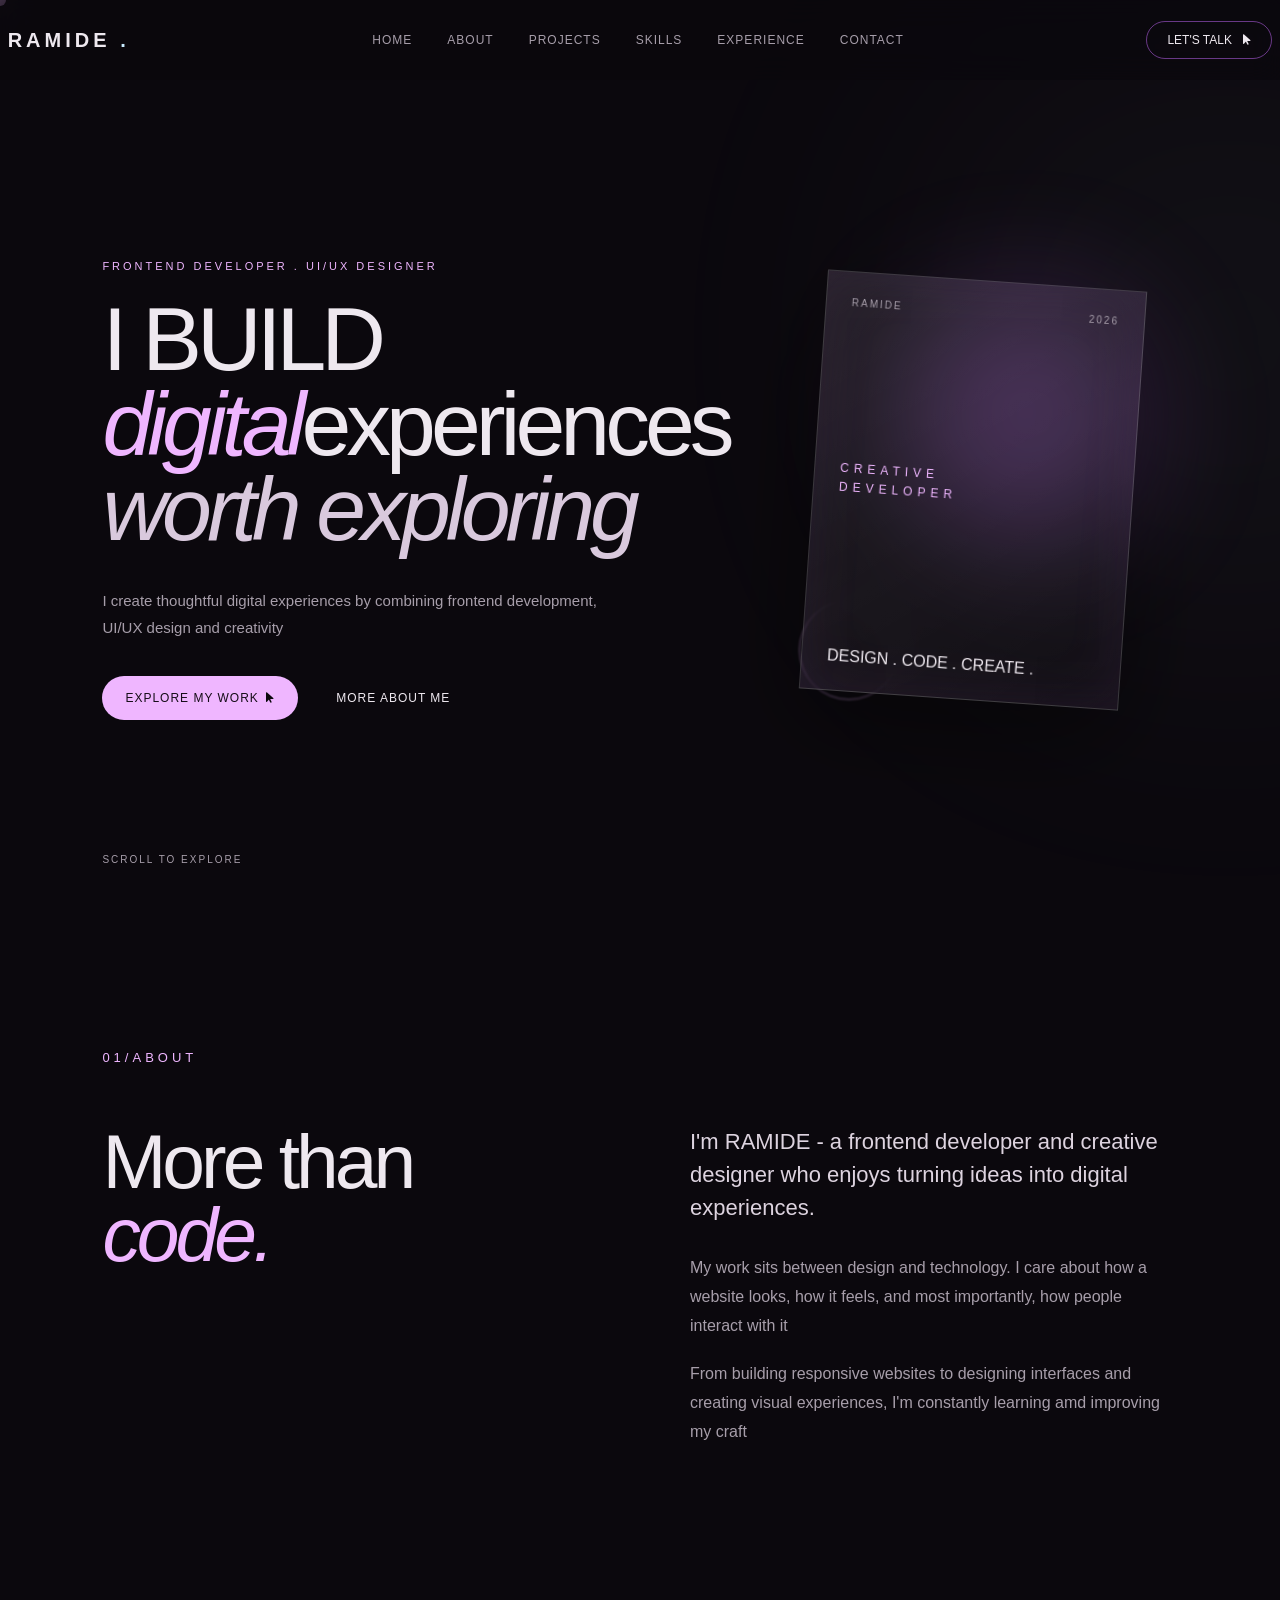
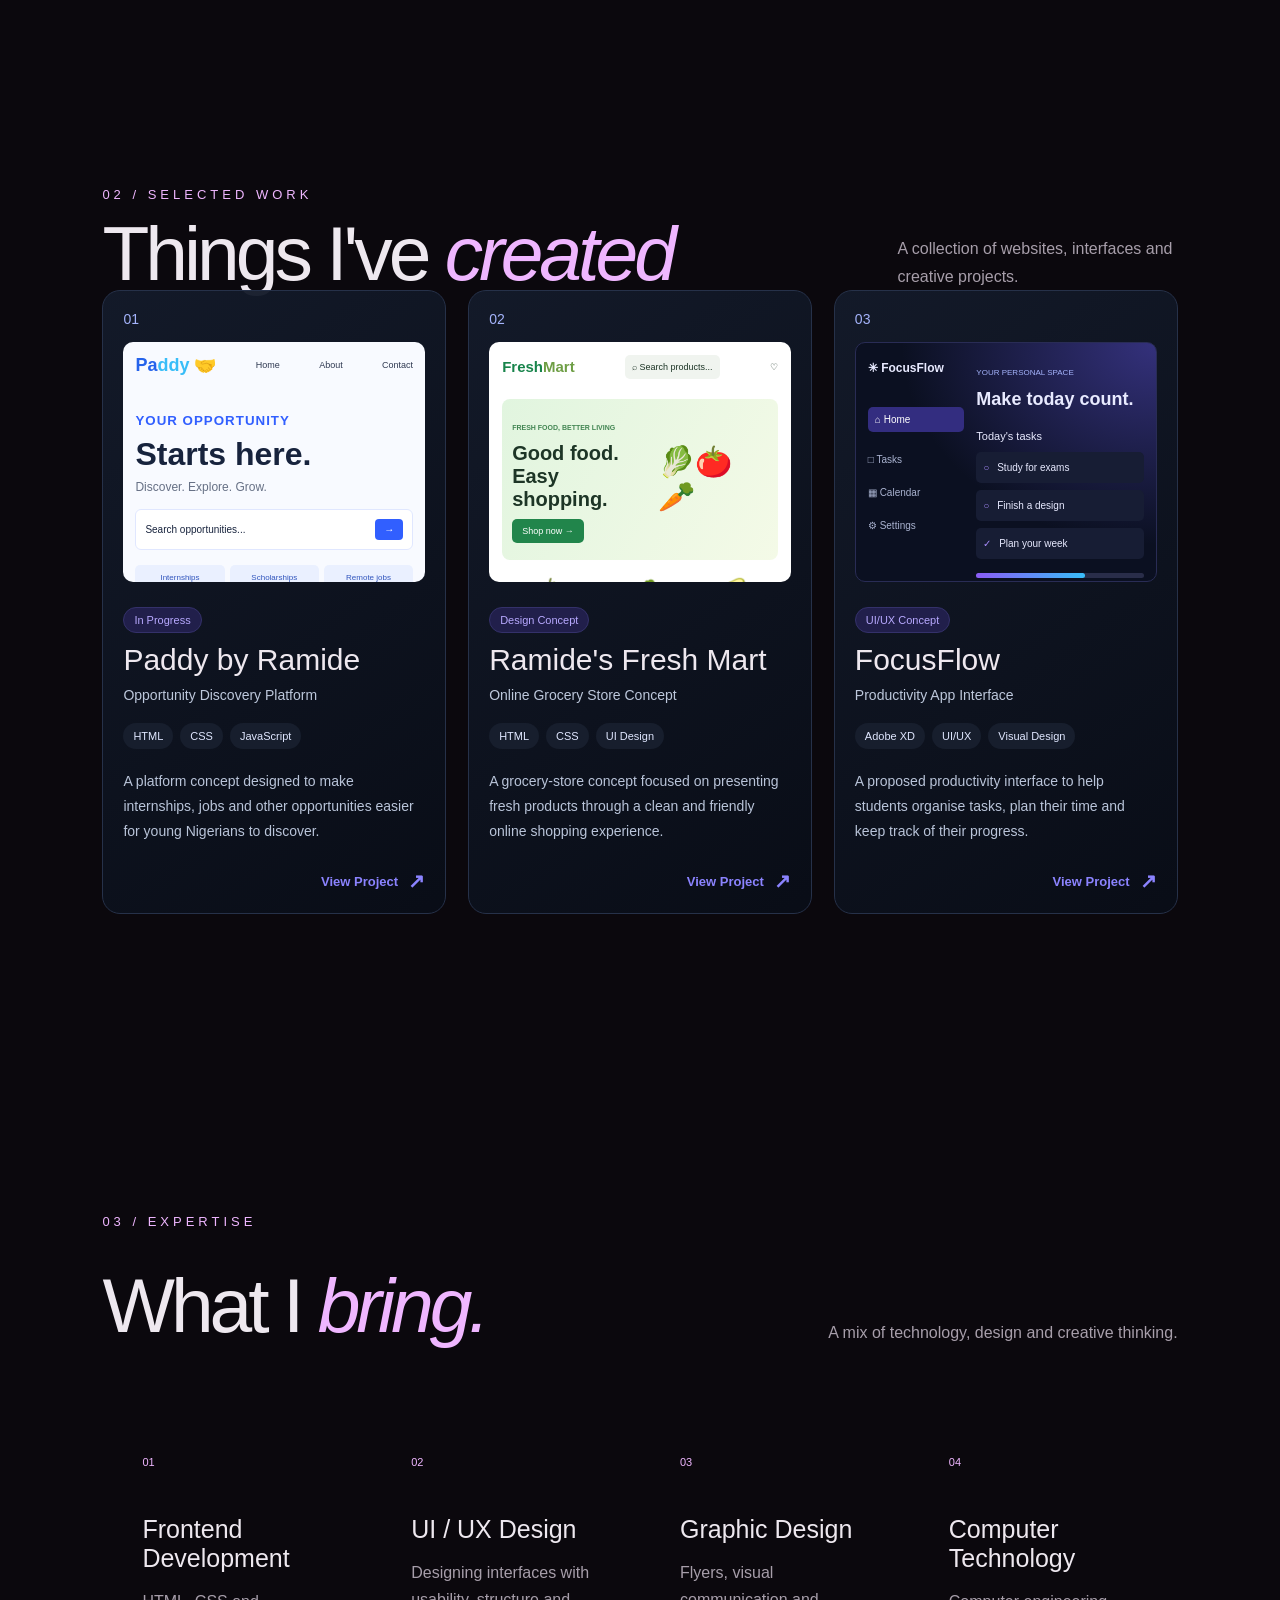
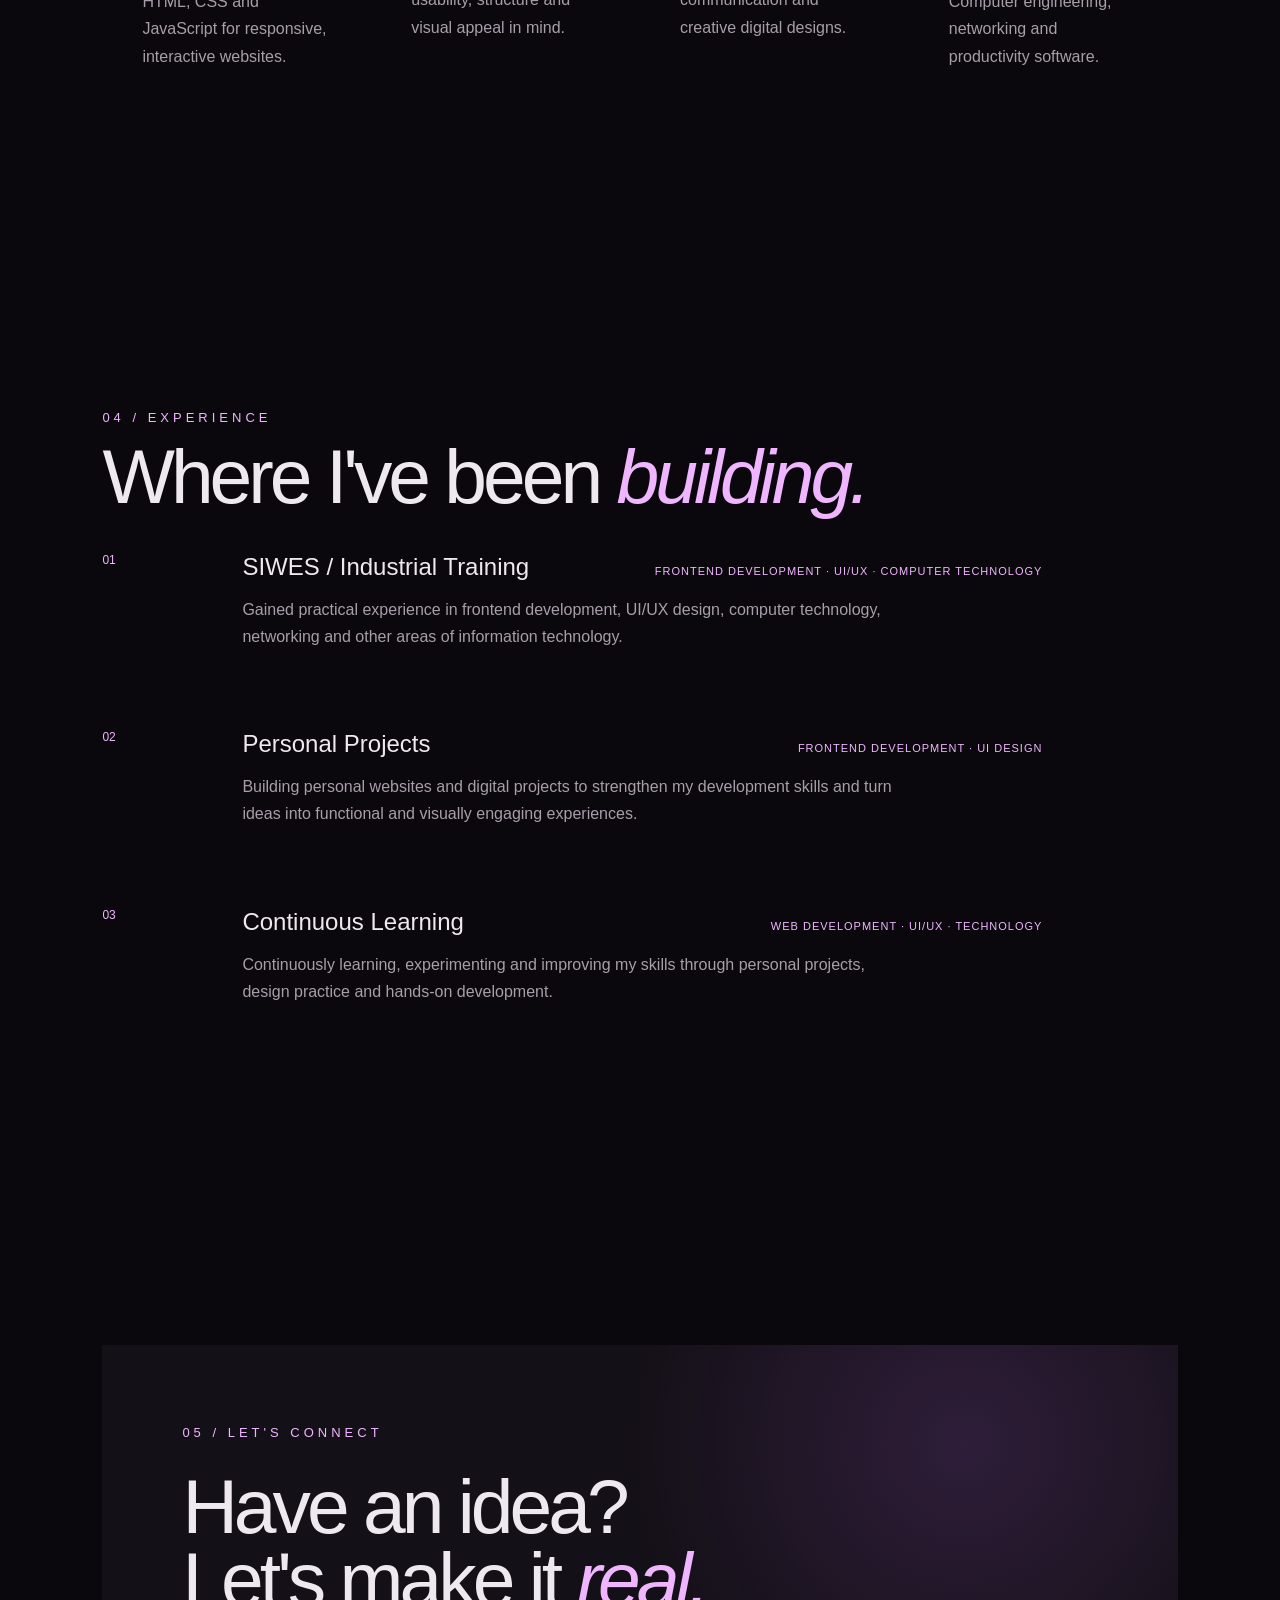
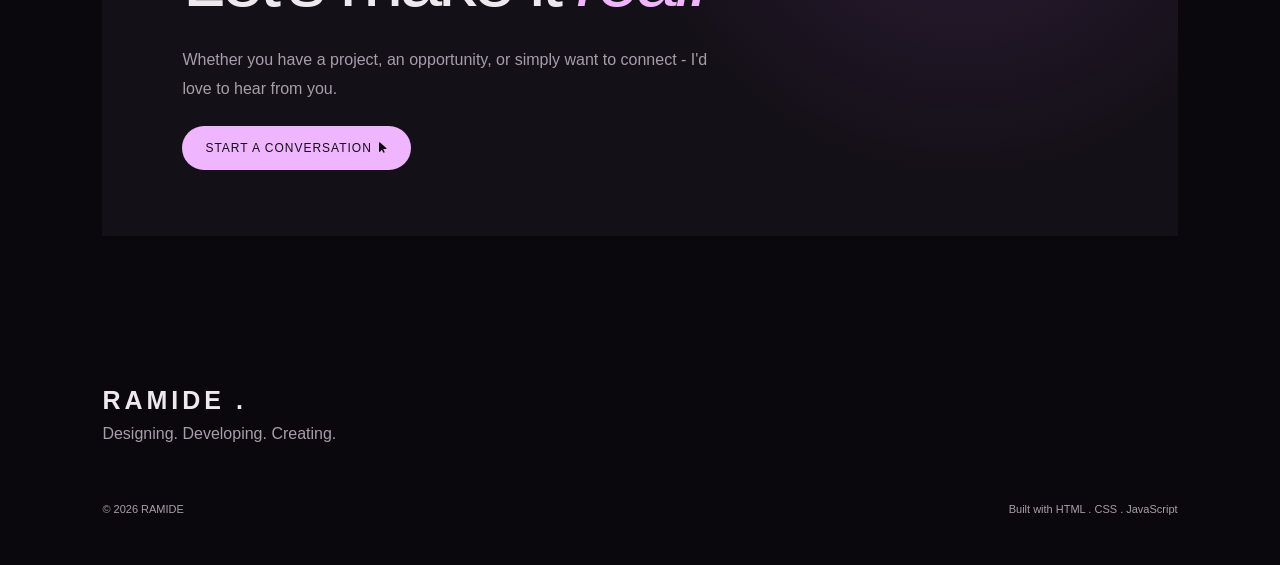
==== index.html @ 6891c587 "Add files via upload" ====
<!DOCTYPE html>
<html lang="en">
<head>
    <meta charset="UTF-8">
    <meta name="viewport" content="width=device-width, initial-scale=1.0">
    <title>RAMIDE - Creative Developer</title>
    <link rel="stylesheet" href="style.css">
    <link rel="stylesheet" href="fontawesome-free-6.4.2-web/css/all.css">
</head>
<body>
    <div class="cursor"></div>
    <div class="background-glow"></div>

    <header>
        <a href="#" class="logo">RAMIDE <span>.</span></a>
        <nav>
            <a href="#home">Home</a>
            <a href="#about">About</a>
            <a href="#projects">Projects</a>
            <a href="#skills">Skills</a>
            <a href="#experience">Experience</a>
            <a href="#contact">Contact</a>
        </nav>
        <a href="#contact" class="nav-button">Let's Talk <span><i class=" fas fa-arrow-pointer"></i></span></a>
    </header>

    <main>
        <section class="hero" id="home">
            <div class="hero-content">
                <p class="eyebrow">FRONTEND DEVELOPER . UI/UX DESIGNER</p>
                <h1>I BUILD <span>digital</span>experiences <br><em>worth exploring</em></h1>
                <p class="hero-description">I create thoughtful digital experiences by combining frontend development, UI/UX design and creativity</p>
                <div class="hero-button">
                    <a href="#work" class="primary-button">Explore my work <span class="fas fa-arrow-pointer "> <i></i> </span></a>
                    <a href="#about" class="secondary-button">More About Me</a>
                </div>
            </div>

            <div class="hero-visual">
                <div class="orb orb-one"></div>
                <div class="orb orb-two"></div>
                <div class="hero-card">
                        <div class="card-top">
                            <span>RAMIDE</span> 
                            <span>2026</span>
                        </div>
                        
                        <div class="card-center">
                            <span>CREATIVE</span> 
                            <span>DEVELOPER</span>
                        </div>

                        <div class="card-bottom">
                            <span>DESIGN .</span> 
                            <span>CODE .</span>
                            <span>CREATE .</span>
                        </div>
                </div>
            </div>
                <div class="scroll-indicator">
                    <span>scroll to explore</span>
                    <div class="scroll-line"></div>
                </div>
        </section>


        <!-- ABOUT -->
         <section class="about-section" id="about">
            <div class="section-label">01/ABOUT</div>
            <div class="about-content">
                <h2>More than <em>code.</em></h2>
                <div class="about-text">
                    <p class="large-text">I'm RAMIDE - a frontend developer and creative designer who enjoys turning ideas into digital experiences.</p>
                    <p>My work sits between design and technology. I care about how a website looks, how it feels, and most importantly, how people interact with it</p>
                    <p>From building responsive websites to designing interfaces and creating visual experiences, I'm constantly learning amd improving my craft</p>
                </div>
            </div>
         </section>

         <!-- Projects -->
          <section class="work-section" id="projects">
            <div class="section-heading">
                <div>
                    <div class="section-label">02 / SELECTED WORK</div>
                    <h2>Things I've <em>created</em></h2>
                </div>
                <p>A collection of websites, interfaces and creative projects.</p>
            </div>

            <div class="projects-grid">
          

        <!-- PROJECT 01: PADDY -->
        <article class="project-card">
            <span class="project-number">01</span>

            <div class="project-preview paddy-preview">
                <div class="preview-browser">
                    <div class="preview-navbar">
                        <strong class="paddy-logo">
                            Pa<span>ddy</span> 🤝
                        </strong>
                        <span>Home</span>
                        <span>About</span>
                        <span>Contact</span>
                    </div>

                    <div class="paddy-content">
                        <small>YOUR OPPORTUNITY</small>
                        <h3>Starts here.</h3>
                        <p>Discover. Explore. Grow.</p>

                        <div class="preview-search">
                            Search opportunities...
                            <b>→</b>
                        </div>

                        <div class="preview-mini-cards">
                            <span>Internships</span>
                            <span>Scholarships</span>
                            <span>Remote jobs</span>
                        </div>
                    </div>
                </div>
            </div>

            <div class="project-info">
                <span class="project-status">In Progress</span>
                <p class="project-info-p">Paddy by Ramide</p>
                <p class="project-subtitle">
                    Opportunity Discovery Platform
                </p>

                <div class="project-tags">
                    <span>HTML</span>
                    <span>CSS</span>
                    <span>JavaScript</span>
                </div>

                <p class="project-description">
                    A platform concept designed to make internships, jobs and other opportunities easier
                    for young Nigerians to discover.
                </p>

                <a class="view-project"
                   href="projects/paddy/index.html">
                    View Project <span>↗</span>
                </a>
            </div>
        </article>


        <!-- PROJECT 02: FRESH MART -->
        <article class="project-card">
            <span class="project-number">02</span>

            <div class="project-preview fresh-preview">
                <div class="fresh-topbar">
                    <strong>Fresh<span>Mart</span></strong>
                    <span>⌕ Search products...</span>
                    <span>♡</span>
                </div>

                <div class="fresh-banner">
                    <div>
                        <small>FRESH FOOD, BETTER LIVING</small>
                        <h3>Good food.<br>Easy shopping.</h3>
                        <span class="fresh-button">Shop now →</span>
                    </div>
                    <div class="fresh-illustration">🥬🍅🥕</div>
                </div>

                <div class="fresh-products">
                    <div>
                        <span>🍅</span>
                        <p>Tomatoes</p>
                    </div>
                    <div>
                        <span>🥕</span>
                        <p>Carrots</p>
                    </div>
                    <div>
                        <span>🥑</span>
                        <p>Avocado</p>
                    </div>
                </div>
            </div>

            <div class="project-info">
                <span class="project-status">Design Concept</span>
                <p class="project-info-p">Ramide's Fresh Mart</p>
                <p class="project-subtitle">
                    Online Grocery Store Concept
                </p>

                <div class="project-tags">
                    <span>HTML</span>
                    <span>CSS</span>
                    <span>UI Design</span>
                </div>

                <p class="project-description">
                    A grocery-store concept focused on presenting
                    fresh products through a clean and friendly
                    online shopping experience.
                </p>

                <a class="view-project"
                   href="projects/fresh-mart/index.html">
                    View Project <span>↗</span>
                </a>
            </div>
        </article>


        <!-- PROJECT 03: FOCUSFLOW -->
        <article class="project-card">
            <span class="project-number">03</span>

            <div class="project-preview focus-preview">
                <div class="focus-sidebar">
                    <strong>✳ FocusFlow</strong>
                    <span class="active-menu">⌂ Home</span>
                    <span>□ Tasks</span>
                    <span>▦ Calendar</span>
                    <span>⚙ Settings</span>
                </div>

                <div class="focus-dashboard">
                    <small>YOUR PERSONAL SPACE</small>
                    <h3>Make today count.</h3>
                    <p>Today's tasks</p>

                    <div class="focus-task">
                        <span>○</span> Study for exams
                    </div>
                    <div class="focus-task">
                        <span>○</span> Finish a design
                    </div>
                    <div class="focus-task">
                        <span>✓</span> Plan your week
                    </div>

                    <div class="focus-progress">
                        <span></span>
                    </div>

                    <small>Keep going. You're making progress.</small>
                </div>
            </div>

            <div class="project-info">
                <span class="project-status">UI/UX Concept</span>
                <p class="project-info-p">FocusFlow</p]>
                <p class="project-subtitle">
                    Productivity App Interface
                </p>

                <div class="project-tags">
                    <span>Adobe XD</span>
                    <span>UI/UX</span>
                    <span>Visual Design</span>
                </div>

                <p class="project-description">
                    A proposed productivity interface to help students
                    organise tasks, plan their time and keep track
                    of their progress.
                </p>

                <a class="view-project"
                   href="projects/focusflow/index.html">
                    View Project <span>↗</span>
                </a>
            </div>
        </article>

    </div>
</section>         


          <section class="skills-section" id="skills">
            <div class="section-label">
                03 / EXPERTISE
            </div>
            <div class="skills-heading">
                <h2>What I <em>bring.</em></h2>
                <p>A mix of technology, design and creative thinking.</p>
            </div>

            <div class="skills-grid">
                <div class="skill-item">
                    <span>01</span>
                    <h3>Frontend Development</h3>
                    <p>HTML, CSS and JavaScript for responsive, interactive websites.</p>
                </div>

                <div class="skill-item">
                    <span>02</span>
                    <h3>UI / UX Design</h3>
                    <p>Designing interfaces with usability, structure and visual appeal in mind.</p>
                </div>

                <div class="skill-item">
                    <span>03</span>
                    <h3>Graphic Design</h3>
                    <p>Flyers, visual communication and creative digital designs.</p>
                </div>

                <div class="skill-item">
                    <span>04</span>
                    <h3>Computer Technology</h3>
                    <p>Computer engineering, networking and productivity software.</p>
                </div>
            </div>
          </section>

          <!-- EXPERIENCE -->

           <section class="experience section" id="experience">
            <div class="section-label">04 / EXPERIENCE</div>

                <h2>Where I've been <em>building.</em></h2>

            <div class="experience-list">

            <div class="experience-item">
            <span>01</span>

            <div class="experience-content">
                <div class="experience-heading">
                    <h3>SIWES / Industrial Training</h3>
                    <p>Frontend Development · UI/UX · Computer Technology</p>
                </div>

                <p>
                    Gained practical experience in frontend development,
                    UI/UX design, computer technology, networking and
                    other areas of information technology.
                </p>
            </div>
        </div>


        <div class="experience-item">
            <span>02</span>

            <div class="experience-content">
                <div class="experience-heading">
                    <h3>Personal Projects</h3>
                    <p>Frontend Development · UI Design</p>
                </div>

                <p>
                    Building personal websites and digital projects to
                    strengthen my development skills and turn ideas into
                    functional and visually engaging experiences.
                </p>
            </div>
        </div>


        <div class="experience-item">
            <span>03</span>

            <div class="experience-content">
                <div class="experience-heading">
                    <h3>Continuous Learning</h3>
                    <p>Web Development · UI/UX · Technology</p>
                </div>

                <p>
                    Continuously learning, experimenting and improving my
                    skills through personal projects, design practice
                    and hands-on development.
                </p>
            </div>
        </div>

    </div>
</section>
          <section class="contact section" id="contact">
            <div class="contact-box">
                <div class="section-label">
                    05 / LET'S CONNECT
                </div>
                <h2>Have an idea? <br>
                    Let's make it <em>real.</em> 
                </h2>
                <p>Whether you have a project, an opportunity, or simply want to connect - I'd love to hear from you.</p>
                <a href="tomillolaayomie@gmail.com"     class="primary-button">Start a Conversation <span class="fas fa-arrow-pointer "></span>
                </a>
            </div>
          </section>
    </main>

    <footer>
        <div class="footer-logo">
            RAMIDE <span>.</span>
        </div>
        <p>Designing. Developing. Creating.</p>
        <div class="footer-button">
            <span>&copy; 2026 RAMIDE</span>
            <span>Built with HTML . CSS . JavaScript</span>
        </div>
    </footer>
    <script src="script.js"></script>
</body>
</html>
---- style.css ----
*{
    margin: 0;
    padding: 0;
    box-sizing: border-box;
}
html{
    scroll-behavior: smooth;
}
body{
    background: #0b080d;
    color: #eee8ef;
    font-family: "DM Sans", sans-serif;
    overflow-x: hidden;
}
a{
    color: inherit;
    text-decoration: none;
}
button, a{
    cursor: pointer;
}

:root{
    --background: #0b080d;
    --surface: #141017;
    --surface-light: #1b151e;
    --text: #eee8ef;
    --muted: #a79eaa;
    --accent: #c8ebff;
    --accent-light: #efb6ff;
    --border: rgba(255, 255 255, 0.12)
    --serif: "Playfair Display", serif;
}

.cursor{
    position: fixed;
    width: 12px;
    height: 12px;
    border-radius: 50%;
    background: var(--accent-light);
    pointer-events: none;
    z-index: 999;
    transform: translate(-50%, -50%);
    mix-blend-mode: difference;
}

.background-glow{
    position: fixed;
    width: 500px;
    height: 500px;
    background: var(--accent);
    filter: blur(180px);
    opacity: 0.08;
    border-radius: 50%;
    top: 10%;
    right: -200px;
    pointer-events: none;
    z-index: -1;
}

header{
    position: fixed;
    top: 0;
    left: 0;
    width: 100%;
    height: 80px;
    display: flex;
    align-items: center;
    justify-content: space-between;
    padding: 0.6%;
    border-bottom: 1px solid var(--border);
    background: rgba(11, 8, 13, 0.7);
    backdrop-filter: blur(15px);
    z-index: 1000;
}
.logo{
    font-size: 20px;
    font-weight: 700;
    letter-spacing: 4px;
}
.logo span, footer-logo span{
    color: var(--accent);
}
nav{
    display: flex;
    gap: 35px;
    font-size: 12px;
    text-transform: uppercase;
    letter-spacing: 1px;
    color: var(--muted);
}
nav a{
    transition: 0.3s ease;
}
nav a:hover {
    color: white;
}
.nav-button{
    border: 1px solid rgba(200, 107, 255, 0.5);
    padding: 11px 20px;
    border-radius: 30px;
    font-size: 12px;
    text-transform: uppercase;
    transition: 0.3s ease;
}
.nav-button:hover{
    background: var(--accent);
    color: #120b1e;
    transform: translateY(-3px);
}
.nav-button span i{
    margin-left: 8px;
}

.hero{
    min-height: 100vh;
    padding: 160px 8% 80px;
    display: flex;
    align-items: center;
    justify-content: space-between;
    position: relative;
}
.hero-content{
    width: 58%;
    position: relative;
    z-index: 2;
}
.eyebrow, .section-label{
    font-size: 11px;
    letter-spacing: 3px;
    text-transform: uppercase;
    color: var(--accent-light);
    margin-bottom: 25px;
}
.hero h1{
    font-size: clamp(55px, 7vw, 105px);
    line-height: 0.95;
    font-weight: 400;
    letter-spacing: -5px;
}
.hero h1 span{
    font-family: var(--serif);
    font-style: italic;
    color: var(--accent-light);
}
.hero h1 em{
    font-family: var(--serif);
    font-weight: 400;
    color: #d9c9dd;
}
.hero-description{
    max-width: 520px;
    color: var(--muted);
    line-height: 1.8;
    margin-top: 35px;
    font-size: 15px;
}
.hero-button{
    display: flex;
    gap: 15px;
    margin-top: 35px;
}
.primary-button, .secondary-button{
    padding: 15px 23px;
    border-radius: 30px;
    font-size: 12px;
    text-transform: uppercase;
    letter-spacing: 1px;
    transition: 0.3s ease;
}
.primary-button{
    background: var(--accent-light);
    color: #160d18;
}
.primary-button:hover{
    transform: translateY(-5px);
    box-shadow: 0 15px 40px rgba(200, 107, 255, 0.25);
}
.primary-button span{
    color: var(--background);
    margin-left: 3px;
}
.secondary-button{
    border: 1px solid var(--border);
}
.secondary-button:hover{
    border-color: var(--accent);
    transform: translateY(-5px);
}

.hero-visual{
    width: 38%;
    height: 500px;
    position: relative;
    display: flex;
    align-items: center;
    justify-content: center;
}
.hero-card{
    width: 320px;
    height: 420px;
    border: 1px solid rgba(255, 255, 255, 0.15);
    background: linear-gradient(145deg, rgba(255,255,255,0.09),rgba(255,255,255,0.02));
    backdrop-filter: blur(20px);
    padding: 25px;
    display: flex;
    flex-direction: column;
    justify-content: space-between;
    transform: rotate(4deg);
    box-shadow: 0 30px 100px rgba(0,0,0,0.5), inset 0 0 60px rgba(200,107,255,0.08);
    transition: 0.5s ease;
}
.hero-card:hover{
    transform: rotate(0deg) translateY(-10px);
}
.card-top, .card-buttom{
    display: flex;
    justify-content: space-between;
    font-size: 10px;
    letter-spacing: 2px;
    color: var(--muted);
}
.card-center{
    display: flex;
    flex-direction: column;
    gap: 5px;
}
.card-center span{
    font-size: 12px;
    letter-spacing: 5px;
    color: var(--accent-light);
}
.card-center strong{
    font-size: 45px;
    line-height: 0.9;
}
.orb{
    position: absolute;
    border-radius: 50%;
    filter: blur(1px);
}
.orb-one{
    width: 250px;
    height: 250px;
    background: rgba(200, 107, 255, 0.25);
    filter: blur(60px);
    top: 50px;
    right: 30px;
}
.orb-two{
    width: 100px;
    height: 100px;
    border: 1px solid rgba(239, 182, 255, 0.5);
    bottom: 40px;
    left: 30px;
}
.scroll-indicator{
    position: absolute;
    bottom: 35px;
    left: 8%;
    display: flex;
    align-items: center;
    gap: 15px;
    color: var(--muted);
    font-size: 10px;
    text-transform: uppercase;
    letter-spacing: 2px;
}
.scroll-line{
    width: 70px;
    height: 1px;
    background: var(--border);
}

section{
    padding: 150px 8%;
}
section h2{
    font-size: clamp(50px,6vw,90px);
    font-weight: 400;
    letter-spacing: -4px;
    line-height: 0.95;
}
section em{
    font-family: var(--serif);
    color: var(--accent-light);
}

.about-content{
    display: grid;
    grid-template-columns: 1fr 1fr;
    gap: 100px;
    margin-top: 60px;
}
.about-text{
    max-width: 550px;
}
.large-text{
    font-size: 22px;
    line-height: 1.5;
    margin-bottom: 30px;
    color: #ddd3df;
}
.about-text p:not(.large-text){
    color: var(--muted);
    line-height: 1.8;
    margin-bottom: 20px;
}
.section-heading{
    display: flex;
    justify-content: space-between;
    align-items: end;
    margin-top: 20px;
}
.section-heading p{
    max-width: 280px;
    color: var(--muted);
    line-height: 1.7;
}
.projects{
    display: grid;
    grid-template-columns: repeat(3, 1fr);
    gap: 25px;
}
/* PROJECTS SECTION */

.projects-section {
    position: relative;
    overflow: hidden;
    padding: 70px 4%;
    background: #090d17;
    color: #f8fafc;
}

.projects-section::before {
    content: "";
    position: absolute;
    top: -150px;
    right: -100px;
    width: 350px;
    height: 350px;
    background: var(--accent-light);
    filter: blur(130px);
    opacity: 0.25;
    pointer-events: none;
}

.projects-heading,
.projects-grid {
    position: relative;
    z-index: 1;
}

.section-label {
    color: var(--accent-light);
    font-size: 13px;
    letter-spacing: 4px;
    margin-bottom: 15px;
}

.projects-heading h1 {
    font-size: clamp(36px, 5vw, 66px);
    line-height: 1.1;
    margin-bottom: 20px;
}

.projects-heading h1 span {
    background: linear-gradient(90deg, #a78bfa, #38bdf8);
    -webkit-background-clip: text;
    background-clip: text;
    color: transparent;
    font-style: italic;
}

.projects-intro {
    max-width: 470px;
    color: #b9c4d9;
    line-height: 1.8;
    margin-bottom: 45px;
}

.projects-grid {
    display: grid;
    grid-template-columns: repeat(3, minmax(0, 1fr));
    gap: 22px;
}

.project-card {
    min-width: 0;
    padding: 20px;
    border: 1px solid #263149;
    border-radius: 18px;
    background: linear-gradient(
        145deg,
        rgba(20, 27, 43, 0.95),
        rgba(9, 13, 23, 0.98)
    );
    transition: transform 0.3s ease,
                border-color 0.3s ease;
}

.project-card:hover {
    transform: translateY(-7px);
    border-color: #7162ed;
}

.project-number {
    display: block;
    color: #a5b4fc;
    margin-bottom: 15px;
    font-size: 14px;
}

.project-preview {
    width: 100%;
    height: 240px;
    overflow: hidden;
    border-radius: 10px;
    margin-bottom: 25px;
}

/* PADDY PREVIEW */

.paddy-preview {
    background: #f8faff;
    color: #17233d;
    padding: 12px;
}

.preview-navbar {
    display: flex;
    align-items: center;
    justify-content: space-between;
    gap: 5px;
    font-size: 9px;
    color: #303a52;
}

.paddy-logo {
    color: #2563eb;
    font-size: 18px;
}

.paddy-logo span {
    color: #38bdf8;
}

.paddy-content {
    margin-top: 35px;
}

.paddy-content small {
    color: #315fff;
    font-weight: bold;
    letter-spacing: 1px;
}

.paddy-content h3 {
    font-size: 32px;
    margin: 7px 0;
}

.paddy-content p {
    color: #667085;
    font-size: 12px;
}

.preview-search {
    display: flex;
    justify-content: space-between;
    align-items: center;
    background: white;
    border: 1px solid #e0e7ff;
    padding: 9px;
    border-radius: 6px;
    font-size: 10px;
    margin-top: 15px;
}

.preview-search b {
    color: white;
    background: #315fff;
    padding: 5px 9px;
    border-radius: 4px;
}

.preview-mini-cards {
    display: flex;
    gap: 5px;
    margin-top: 15px;
}

.preview-mini-cards span {
    flex: 1;
    text-align: center;
    padding: 8px 2px;
    border-radius: 5px;
    background: #eaf0ff;
    color: #3155bd;
    font-size: 8px;
}

/* FRESH MART PREVIEW */

.fresh-preview {
    background: #fff;
    color: #1d3526;
    padding: 13px;
}

.fresh-topbar {
    display: flex;
    justify-content: space-between;
    align-items: center;
    gap: 5px;
    font-size: 9px;
}

.fresh-topbar strong {
    color: #18844b;
    font-size: 15px;
}

.fresh-topbar strong span {
    color: #6e9e45;
}

.fresh-topbar > span:nth-child(2) {
    background: #f0f4ef;
    padding: 7px;
    border-radius: 5px;
}

.fresh-banner {
    display: flex;
    align-items: center;
    justify-content: space-between;
    margin-top: 20px;
    padding: 17px 10px;
    min-height: 130px;
    border-radius: 8px;
    background: linear-gradient(120deg, #e1f5df, #f4fae7);
}

.fresh-banner small {
    color: #438653;
    font-size: 7px;
    font-weight: bold;
}

.fresh-banner h3 {
    font-size: 20px;
    margin: 8px 0;
}

.fresh-button {
    display: inline-block;
    background: #21854b;
    color: white;
    border-radius: 5px;
    padding: 7px 10px;
    font-size: 9px;
}

.fresh-illustration {
    font-size: 30px;
}

.fresh-products {
    display: flex;
    justify-content: space-around;
    margin-top: 17px;
    text-align: center;
}

.fresh-products span {
    font-size: 25px;
}

.fresh-products p {
    font-size: 10px;
    margin-top: 5px;
}

/* FOCUSFLOW PREVIEW */

.focus-preview {
    display: flex;
    gap: 12px;
    padding: 18px 12px;
    color: #e8eaff;
    background:
        radial-gradient(ellipse at top right, #34317c, transparent 60%),
        #0b1021;
    border: 1px solid #292c55;
}

.focus-sidebar {
    display: flex;
    flex-direction: column;
    gap: 22px;
    width: 35%;
    font-size: 10px;
}

.focus-sidebar strong {
    font-size: 12px;
    margin-bottom: 10px;
}

.focus-sidebar span {
    color: #aab3d0;
}

.focus-sidebar .active-menu {
    padding: 7px;
    border-radius: 5px;
    background: #332d80;
    color: white;
}

.focus-dashboard {
    flex: 1;
    min-width: 0;
}

.focus-dashboard > small {
    font-size: 8px;
    color: #a5b4fc;
}

.focus-dashboard h3 {
    font-size: 18px;
    margin: 10px 0 20px;
}

.focus-dashboard > p {
    font-size: 11px;
    margin-bottom: 10px;
}

.focus-task {
    padding: 10px 7px;
    background: #171d34;
    border-radius: 5px;
    margin-bottom: 7px;
    font-size: 10px;
}

.focus-task span {
    color: #a78bfa;
    margin-right: 5px;
}

.focus-progress {
    height: 5px;
    border-radius: 10px;
    background: #292d49;
    margin: 14px 0;
}

.focus-progress span {
    display: block;
    width: 65%;
    height: 100%;
    border-radius: inherit;
    background: linear-gradient(90deg, #8b5cf6, #38bdf8);
}

/* PROJECT INFORMATION */

.project-info {
    position: relative;
}

.project-info-p {
    font-size: 30px;
    margin: 10px 0;
    padding-right: 0;
}

.project-subtitle {
    color: #bdc8dc;
    font-size: 14px;
    margin-bottom: 20px;
}

.project-status {
    display: inline-block;
    color: #b8a9ff;
    background: #211f4b;
    border: 1px solid #34316a;
    border-radius: 20px;
    padding: 6px 10px;
    font-size: 11px;
}

.project-tags {
    display: flex;
    flex-wrap: wrap;
    gap: 7px;
    margin-bottom: 20px;
}

.project-tags span {
    background: #171e2d;
    color: #e0e7ff;
    padding: 7px 10px;
    border-radius: 20px;
    font-size: 11px;
}

.project-description {
    color: #b9c4d9;
    line-height: 1.8;
    font-size: 14px;
    margin-bottom: 25px;
}

.view-project {
    display: flex;
    justify-content: flex-end;
    align-items: center;
    gap: 10px;
    color: #8b83ff;
    text-decoration: none;
    font-size: 13px;
    font-weight: bold;
}

.view-project span {
    font-size: 20px;
    transition: transform 0.2s ease;
}

.view-project:hover span {
    transform: translate(4px, -2px);
}

/* TABLETS */

@media (max-width: 1000px) {
    .projects-grid {
        grid-template-columns: repeat(2, minmax(0, 1fr));
    }
}

/* PHONES */

@media (max-width: 650px) {
    .projects-section {
        padding: 55px 20px;
    }

    .projects-grid {
        grid-template-columns: 1fr;
    }

    .project-preview {
        height: 250px;
    }

    .projects-intro {
        font-size: 14px;
    }
}

/* REDUCED MOTION ACCESSIBILITY */

@media (prefers-reduced-motion: reduce) {
    .project-card,
    .view-project span {
        transition: none;
    }

    .project-card:hover {
        transform: none;
    }
}

.skills-heading{
    display: flex;
    justify-content: space-between;
    align-items: end;
    margin-top: 40px;
    margin-bottom: 70px;
}
.skills-heading p{
    color: var(--muted);
}
.skills-grid{
    display: grid;
    grid-template-columns: repeat(4, 1fr);
    border-top: 1px solid var(--border);
    border-left: 1px solid var(--border);
}
.skill-item{
    min-height: 260px;
    padding: 40px;
    border-right: 1px solid var(--border);
    border-bottom: 1px solid var(--border);
    transition: 0.4s ease;
}
.skill-item:hover{
    background: rgba(200, 107, 255, 0.05);
}
.skill-item span{
    font-size: 11px;
    color: var(--accent-light);
}
.skill-item h3{
    margin-top: 45px;
    font-size: 25px;
    font-weight: 400;
}
.skill-item p{
    margin-top: 15px;
    color: var(--muted);
    line-height: 1.7;
    font-weight: 400px;
}
/* EXPERIENCE */

.experience-list{
    /* margin-top: 70px; */
    border-top: 1px solid var(--border);
}

.experience-item{
    display: grid;
    grid-template-columns: 100px 1fr;
    gap: 40px;
    padding: 40px 0;
    border-bottom: 1px solid var(--border);
    transition: 0.4s ease;
}

.experience-item:hover{
    padding-left: 20px;
}

.experience-item > span{
    color: var(--accent-light);
    font-size: 12px;
}

.experience-content{
    max-width: 800px;
}

.experience-heading{
    display: flex;
    justify-content: space-between;
    align-items: baseline;
    gap: 30px;
}

.experience-heading h3{
    font-size: 24px;
    font-weight: 400;
}

.experience-heading p{
    color: var(--accent-light);
    font-size: 11px;
    text-transform: uppercase;
    letter-spacing: 1px;
}

.experience-content > p{
    color: var(--muted);
    margin-top: 15px;
    max-width: 650px;
    line-height: 1.7;
}
.contact{
    padding-bottom: 100px;
}
.contact-box{
    border: 1px solid var(--border);
    padding: 80px;
    background: radial-gradient(circle at 80% 20%, rgba(200, 107, 255, 0.15), transparent 35%), var(--surface);
}
.contact-box h2{
    margin: 30px 0;
}
.contact-box p{
    max-width: 550px;
    color: var(--muted);
    line-height: 1.8;
    margin-bottom: 35px;
}

footer{
    border-top: 1px solid var(--border);
    padding: 50px 8%;
}
.footer-logo{
    font-size: 25px;
    font-weight: 700;
    letter-spacing: 4px;
}
footer p{
    color: var(--muted);
    margin-top: 10px;
}
.footer-button{
    margin-top: 60px;
    display: flex;
    justify-content: space-between;
    color: var(--muted);
    font-size: 11px;
}
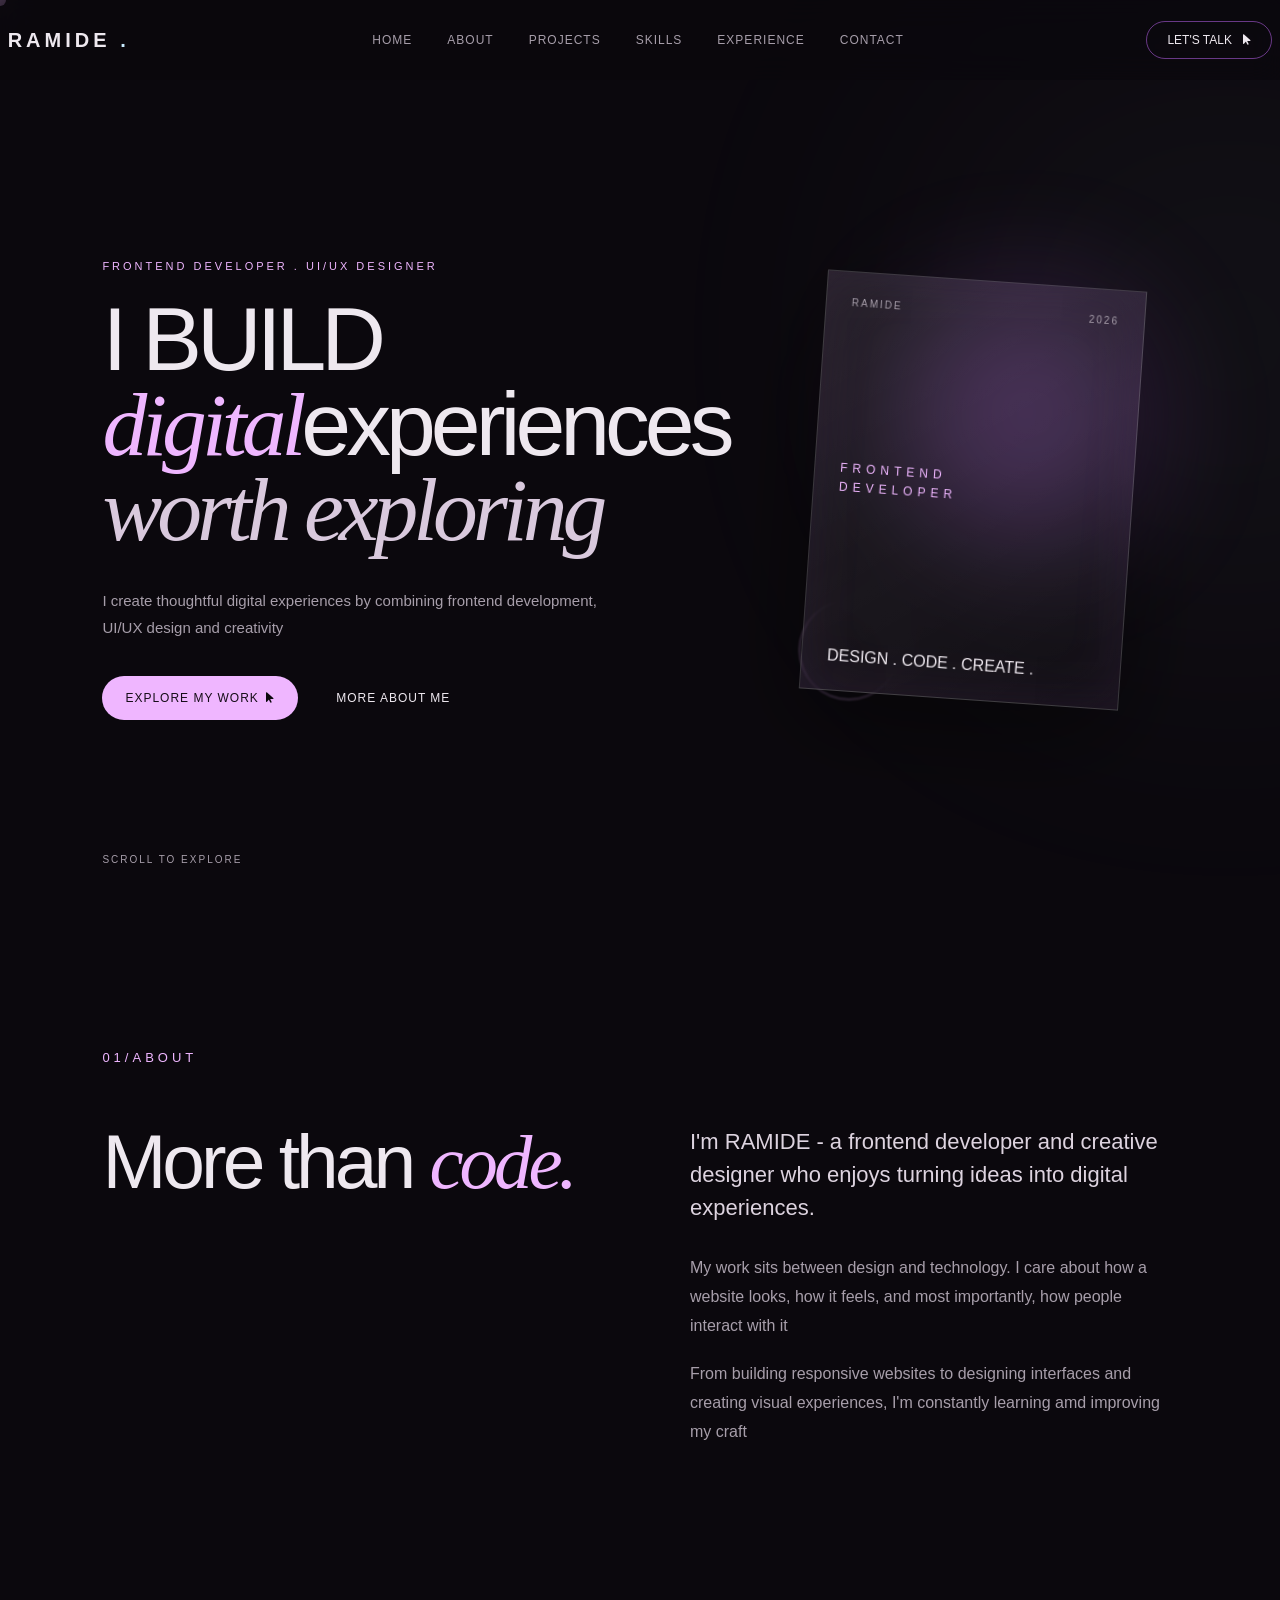
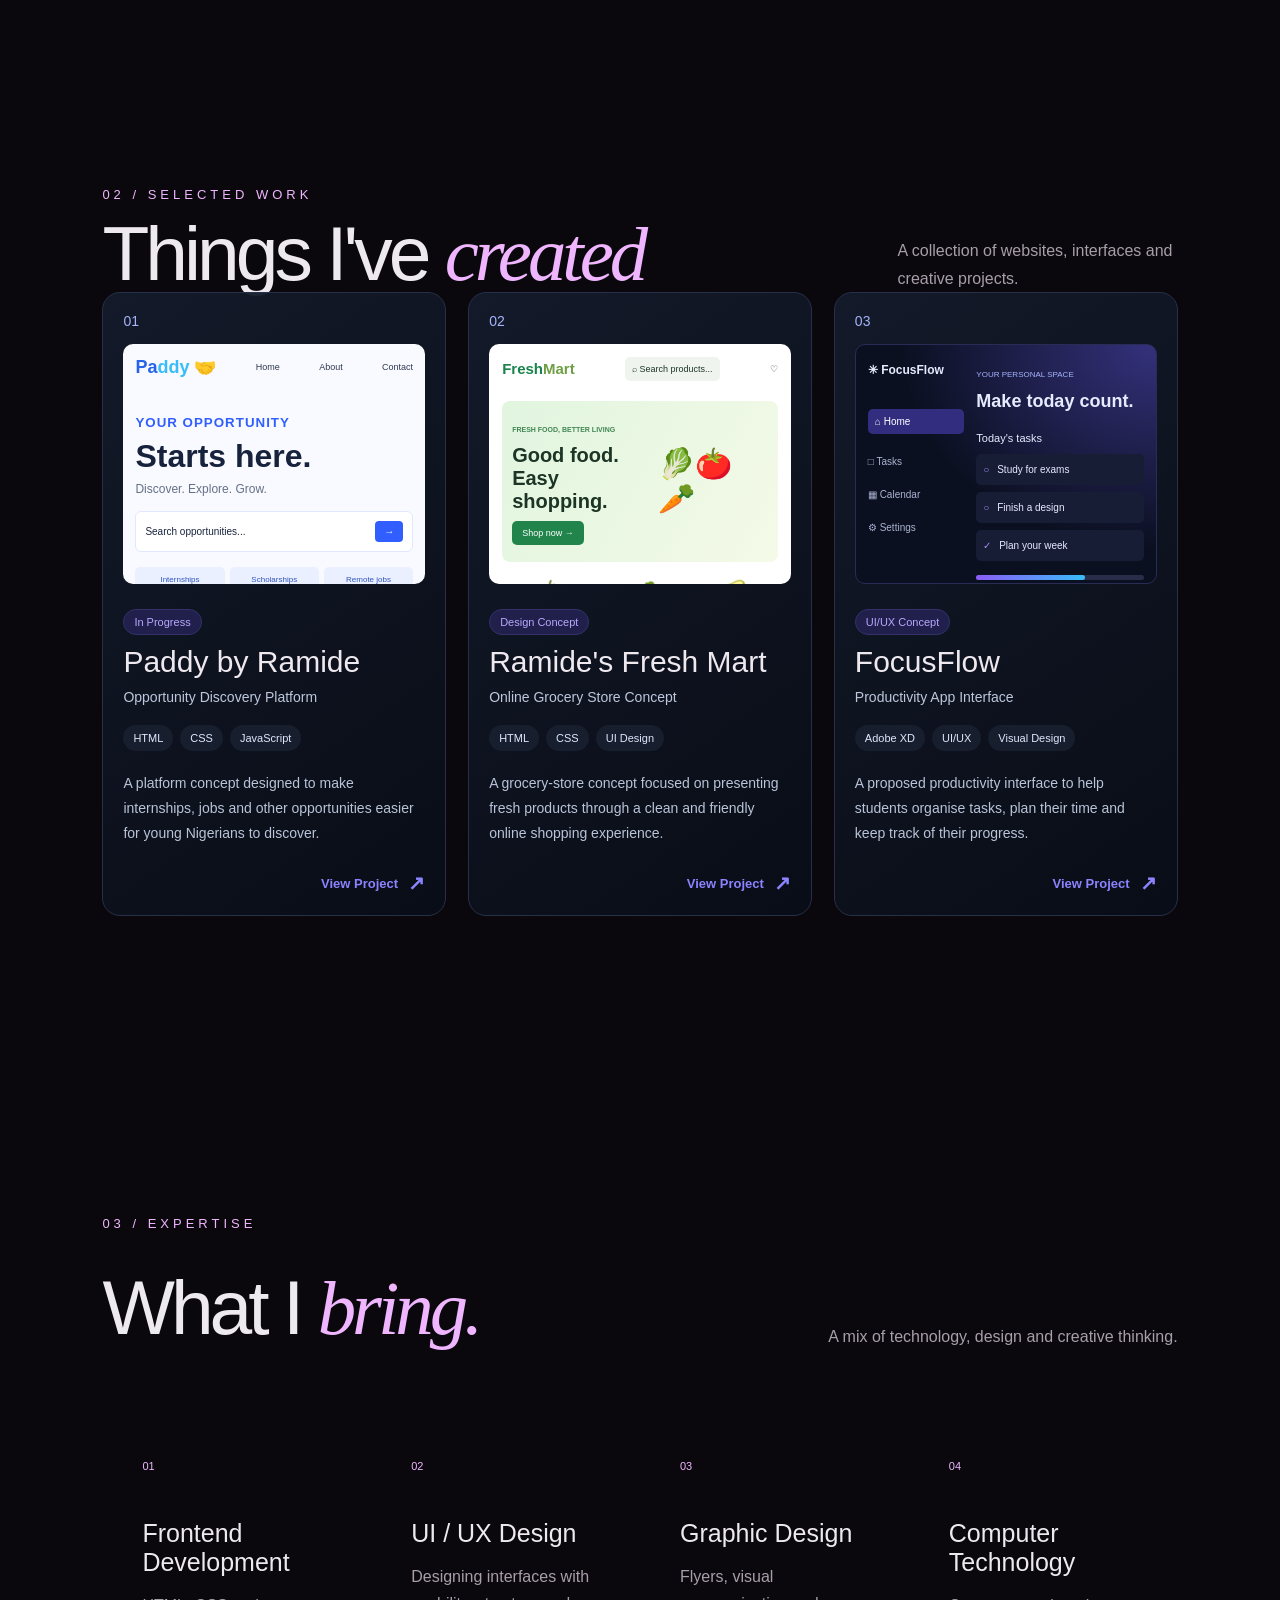
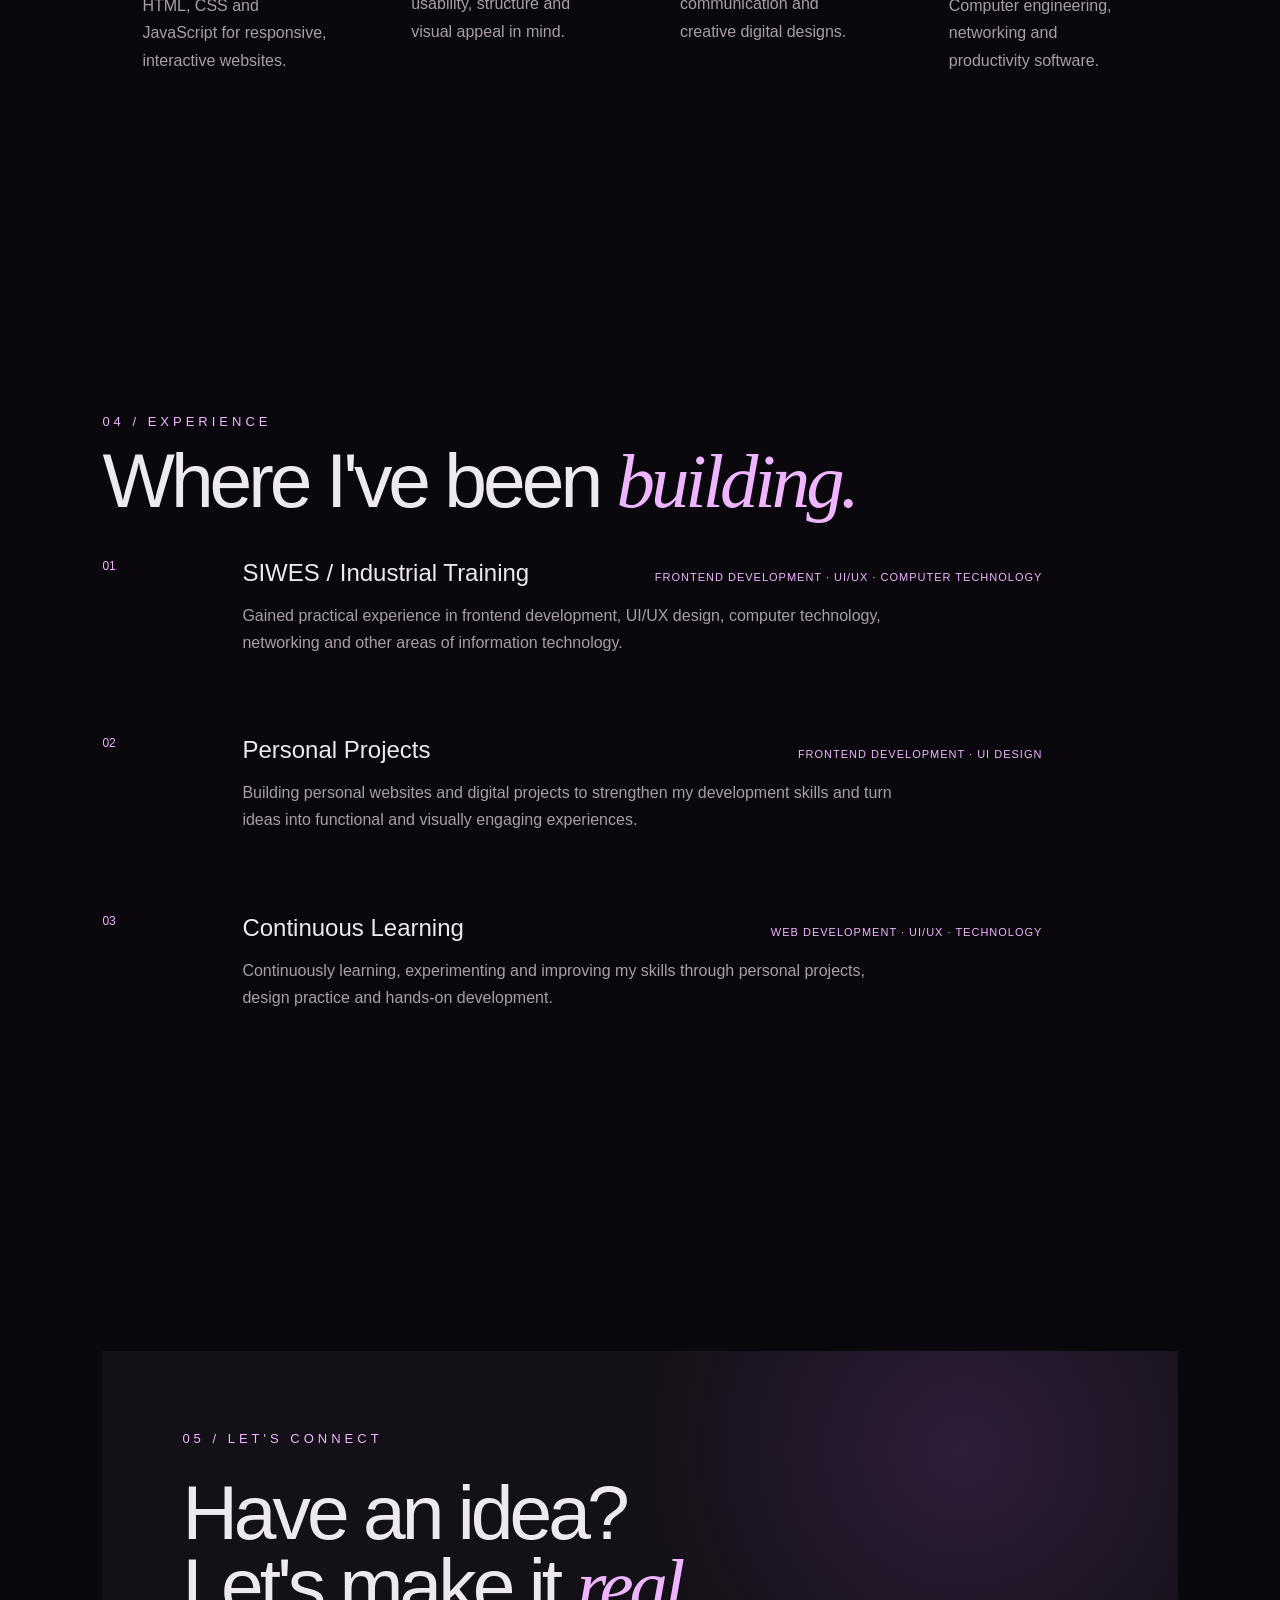
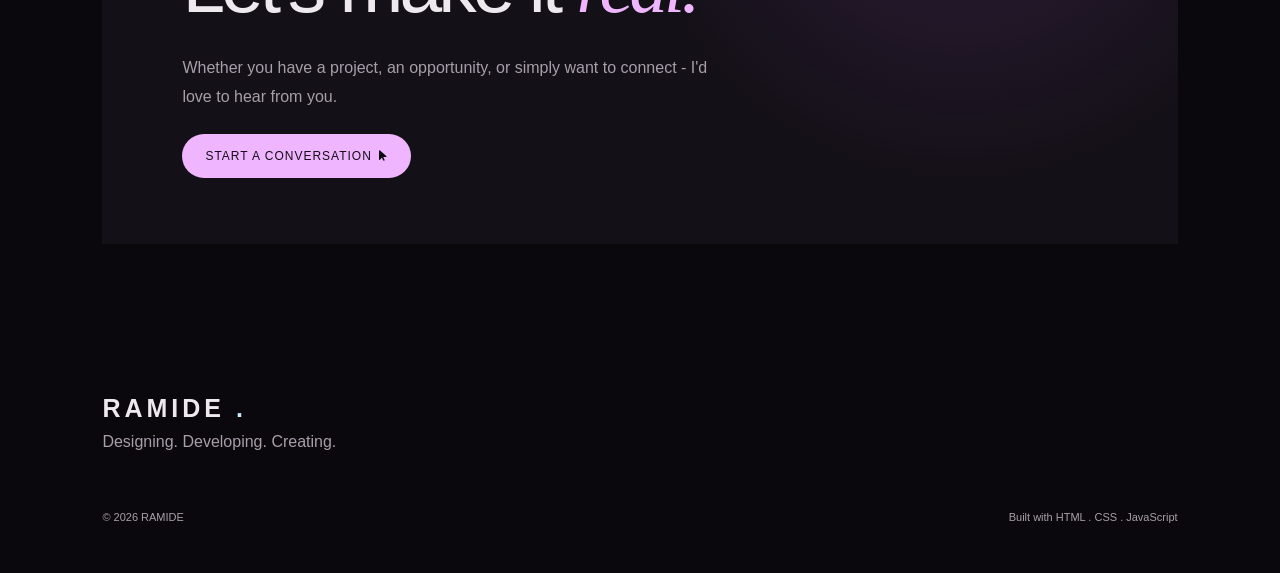
==== commit 04e153f3: "Add files via upload Update responsive mobile navigation" ====
--- a/index.html
+++ b/index.html
@@ -13,7 +13,15 @@
 
     <header>
         <a href="#" class="logo">RAMIDE <span>.</span></a>
-        <nav>
+        <button class="menu-toggle"
+        id="menu-toggle"
+        aria-label="Open navigation menu"
+        aria-expanded="false">
+    <span></span>
+    <span></span>
+    <span></span>
+</button>
+        <nav class="navbar">
             <a href="#home">Home</a>
             <a href="#about">About</a>
             <a href="#projects">Projects</a>
@@ -31,7 +39,7 @@
                 <h1>I BUILD <span>digital</span>experiences <br><em>worth exploring</em></h1>
                 <p class="hero-description">I create thoughtful digital experiences by combining frontend development, UI/UX design and creativity</p>
                 <div class="hero-button">
-                    <a href="#work" class="primary-button">Explore my work <span class="fas fa-arrow-pointer "> <i></i> </span></a>
+                    <a href="#projects" class="primary-button">Explore my work <span class="fas fa-arrow-pointer "> <i></i> </span></a>
                     <a href="#about" class="secondary-button">More About Me</a>
                 </div>
             </div>
@@ -46,7 +54,7 @@
                         </div>
                         
                         <div class="card-center">
-                            <span>CREATIVE</span> 
+                            <span>FRONTEND</span> 
                             <span>DEVELOPER</span>
                         </div>
 
@@ -251,7 +259,7 @@
 
             <div class="project-info">
                 <span class="project-status">UI/UX Concept</span>
-                <p class="project-info-p">FocusFlow</p]>
+                <p class="project-info-p">FocusFlow</p>
                 <p class="project-subtitle">
                     Productivity App Interface
                 </p>
@@ -388,7 +396,7 @@
                     Let's make it <em>real.</em> 
                 </h2>
                 <p>Whether you have a project, an opportunity, or simply want to connect - I'd love to hear from you.</p>
-                <a href="tomillolaayomie@gmail.com"     class="primary-button">Start a Conversation <span class="fas fa-arrow-pointer "></span>
+                <a href="mailto: tomillolaayomie@gmail.com"    class="primary-button">Start a Conversation <span class="fas fa-arrow-pointer "></span>
                 </a>
             </div>
           </section>
--- a/style.css
+++ b/style.css
@@ -28,7 +28,7 @@
     --muted: #a79eaa;
     --accent: #c8ebff;
     --accent-light: #efb6ff;
-    --border: rgba(255, 255 255, 0.12)
+    --border: rgba(255, 255 255, 0.12);
     --serif: "Playfair Display", serif;
 }
 
@@ -78,7 +78,7 @@
     font-weight: 700;
     letter-spacing: 4px;
 }
-.logo span, footer-logo span{
+.logo span, .footer-logo span{
     color: var(--accent);
 }
 nav{
@@ -910,4 +910,439 @@
     justify-content: space-between;
     color: var(--muted);
     font-size: 11px;
+}
+
+/* =====================================
+   RESPONSIVE DESIGN
+===================================== */
+
+/* Tablets and smaller laptops */
+@media (max-width: 1000px) {
+    header {
+        padding: 12px 4%;
+    }
+
+    nav {
+        gap: 16px;
+        font-size: 11px;
+    }
+
+    .nav-button {
+        padding: 10px 13px;
+    }
+
+    .hero {
+        padding-left: 5%;
+        padding-right: 5%;
+        gap: 25px;
+    }
+
+    .hero-content {
+        width: 55%;
+    }
+
+    .hero-visual {
+        width: 40%;
+        min-width: 0;
+    }
+
+    .hero-card {
+        width: min(100%, 300px);
+    }
+
+    .about-content {
+        gap: 45px;
+    }
+
+    .skills-grid {
+        grid-template-columns: repeat(2, minmax(0, 1fr));
+    }
+
+    .skill-item {
+        padding: 28px;
+    }
+
+    .experience-heading {
+        flex-direction: column;
+        align-items: flex-start;
+        gap: 10px;
+    }
+
+    .contact-box {
+        padding: 50px;
+    }
+}
+
+/* Phones and smaller screens */
+@media (max-width: 650px) {
+    /* Header and navigation */
+    header {
+        height: auto;
+        min-height: 0;
+        padding: 14px 5%;
+        display: flex;
+        flex-wrap: wrap;
+        gap: 14px;
+    }
+
+    .logo {
+        font-size: 18px;
+        letter-spacing: 3px;
+    }
+
+    .nav-button {
+        padding: 9px 12px;
+        font-size: 10px;
+    }
+
+    header nav {
+        order: 3;
+        width: 100%;
+        display: flex;
+        gap: 22px;
+        overflow-x: auto;
+        white-space: nowrap;
+        padding: 5px 0 8px;
+        scrollbar-width: thin;
+    }
+
+    header nav a {
+        flex-shrink: 0;
+    }
+
+    /* Hero */
+    .hero {
+        min-height: auto;
+        padding: 175px 6% 90px;
+        flex-direction: column;
+        align-items: stretch;
+        gap: 35px;
+    }
+
+    .hero-content,
+    .hero-visual {
+        width: 100%;
+    }
+
+    .eyebrow,
+    .section-label {
+        font-size: 10px;
+        letter-spacing: 2px;
+    }
+
+    .hero h1 {
+        font-size: clamp(39px, 10vw, 58px);
+        letter-spacing: -2px;
+        line-height: 1.05;
+        overflow-wrap: break-word;
+    }
+
+    .hero-description {
+        margin-top: 22px;
+        font-size: 14px;
+    }
+
+    .hero-button {
+        flex-wrap: wrap;
+        gap: 12px;
+        margin-top: 25px;
+    }
+
+    .primary-button,
+    .secondary-button {
+        display: inline-flex;
+        align-items: center;
+        justify-content: center;
+        padding: 13px 16px;
+        font-size: 10px;
+        letter-spacing: 0.5px;
+    }
+
+    .hero-visual {
+        height: 350px;
+    }
+
+    .hero-card {
+        width: min(78%, 270px);
+        height: 320px;
+        padding: 20px;
+    }
+
+    .card-center strong {
+        font-size: 35px;
+    }
+
+    .card-center span {
+        letter-spacing: 3px;
+    }
+
+    .orb-one {
+        right: 5px;
+        width: 180px;
+        height: 180px;
+    }
+
+    .orb-two {
+        left: 5px;
+    }
+
+    .scroll-indicator {
+        left: 6%;
+        bottom: 30px;
+        font-size: 9px;
+        letter-spacing: 1px;
+    }
+
+    /* All main sections */
+    section {
+        padding: 75px 6%;
+    }
+
+    section h2 {
+        font-size: clamp(36px, 9vw, 52px);
+        letter-spacing: -2px;
+        line-height: 1.05;
+    }
+
+    /* About */
+    .about-content {
+        grid-template-columns: 1fr;
+        gap: 25px;
+        margin-top: 35px;
+    }
+
+    .large-text {
+        font-size: 19px;
+    }
+
+    .about-text p:not(.large-text) {
+        font-size: 14px;
+    }
+
+    /* Project section: keep existing card styling */
+    .section-heading {
+        flex-direction: column;
+        align-items: flex-start;
+        gap: 18px;
+    }
+
+    .section-heading p {
+        font-size: 14px;
+    }
+
+    .projects-grid {
+        grid-template-columns: minmax(0, 1fr);
+    }
+
+    .project-card {
+        padding: 15px;
+    }
+
+    .project-info-p {
+        font-size: 25px;
+        overflow-wrap: anywhere;
+    }
+
+    /* Skills */
+    .skills-heading {
+        flex-direction: column;
+        align-items: flex-start;
+        gap: 15px;
+        margin-top: 30px;
+        margin-bottom: 35px;
+    }
+
+    .skills-heading p {
+        line-height: 1.7;
+        font-size: 14px;
+    }
+
+    .skills-grid {
+        grid-template-columns: 1fr;
+    }
+
+    .skill-item {
+        min-height: 0;
+        padding: 25px;
+    }
+
+    .skill-item h3 {
+        margin-top: 22px;
+        font-size: 22px;
+    }
+
+    .skill-item p {
+        font-size: 14px;
+    }
+
+    /* Experience */
+    .experience-item {
+        grid-template-columns: 30px minmax(0, 1fr);
+        gap: 15px;
+        padding: 28px 0;
+    }
+
+    .experience-item:hover {
+        padding-left: 0;
+    }
+
+    .experience-heading {
+        gap: 10px;
+    }
+
+    .experience-heading h3 {
+        font-size: 20px;
+    }
+
+    .experience-heading p {
+        font-size: 10px;
+        line-height: 1.7;
+        overflow-wrap: anywhere;
+    }
+
+    .experience-content > p {
+        font-size: 14px;
+    }
+
+    /* Contact */
+    .contact {
+        padding-bottom: 65px;
+    }
+
+    .contact-box {
+        padding: 28px 20px;
+    }
+
+    .contact-box h2 {
+        margin: 22px 0;
+    }
+
+    .contact-box p {
+        font-size: 14px;
+    }
+
+    /* Footer */
+    footer {
+        padding: 35px 6%;
+    }
+
+    .footer-logo {
+        font-size: 22px;
+    }
+
+    .footer-button {
+        flex-direction: column;
+        gap: 12px;
+        margin-top: 30px;
+        line-height: 1.6;
+    }
+
+    .cursor {
+        display: none;
+    }
+}
+
+/* Very narrow phones */
+@media (max-width: 380px) {
+    .hero h1 {
+        font-size: 36px;
+    }
+
+    .hero-button {
+        flex-direction: column;
+        align-items: stretch;
+    }
+
+    .hero-button a {
+        width: 100%;
+    }
+
+    .hero-card {
+        width: 85%;
+        height: 290px;
+    }
+
+    .contact-box {
+        padding: 24px 15px;
+    }
+}
+
+/* MOBILE NAVIGATION MENU */
+.menu-toggle {
+    display: none;
+    flex-direction: column;
+    justify-content: center;
+    gap: 5px;
+    width: 42px;
+    height: 42px;
+    padding: 9px;
+    background: transparent;
+    border: 1px solid rgba(255, 255, 255, 0.2);
+    border-radius: 10px;
+    cursor: pointer;
+    z-index: 1001;
+}
+
+.menu-toggle span {
+    display: block;
+    width: 100%;
+    height: 2px;
+    background: white;
+    border-radius: 2px;
+    transition: transform 0.3s ease, opacity 0.3s ease;
+}
+
+/* Turn the three lines into an X */
+.menu-toggle.active span:nth-child(1) {
+    transform: translateY(7px) rotate(45deg);
+}
+
+.menu-toggle.active span:nth-child(2) {
+    opacity: 0;
+}
+
+.menu-toggle.active span:nth-child(3) {
+    transform: translateY(-7px) rotate(-45deg);
+}
+
+/* PHONE AND TABLET HEADER */
+@media (max-width: 768px) {
+    .header {
+        padding: 15px 5%;
+        flex-wrap: wrap;
+        justify-content: space-between;
+    }
+
+    .menu-toggle {
+        display: flex;
+        margin-left: auto;
+    }
+
+    .navbar {
+        display: none;
+        flex-direction: column;
+        align-items: flex-start;
+        gap: 0;
+        width: 100%;
+        order: 3;
+        padding: 12px 0;
+        margin-top: 15px;
+        background: #111;
+        border-top: 1px solid rgba(255, 255, 255, 0.12);
+    }
+
+    .navbar.active {
+        display: flex;
+    }
+
+    .navbar a {
+        display: block;
+        width: 100%;
+        padding: 13px 5px;
+        font-size: 14px;
+    }
+
+    .nav-button {
+        display: none;
+    }
 }
